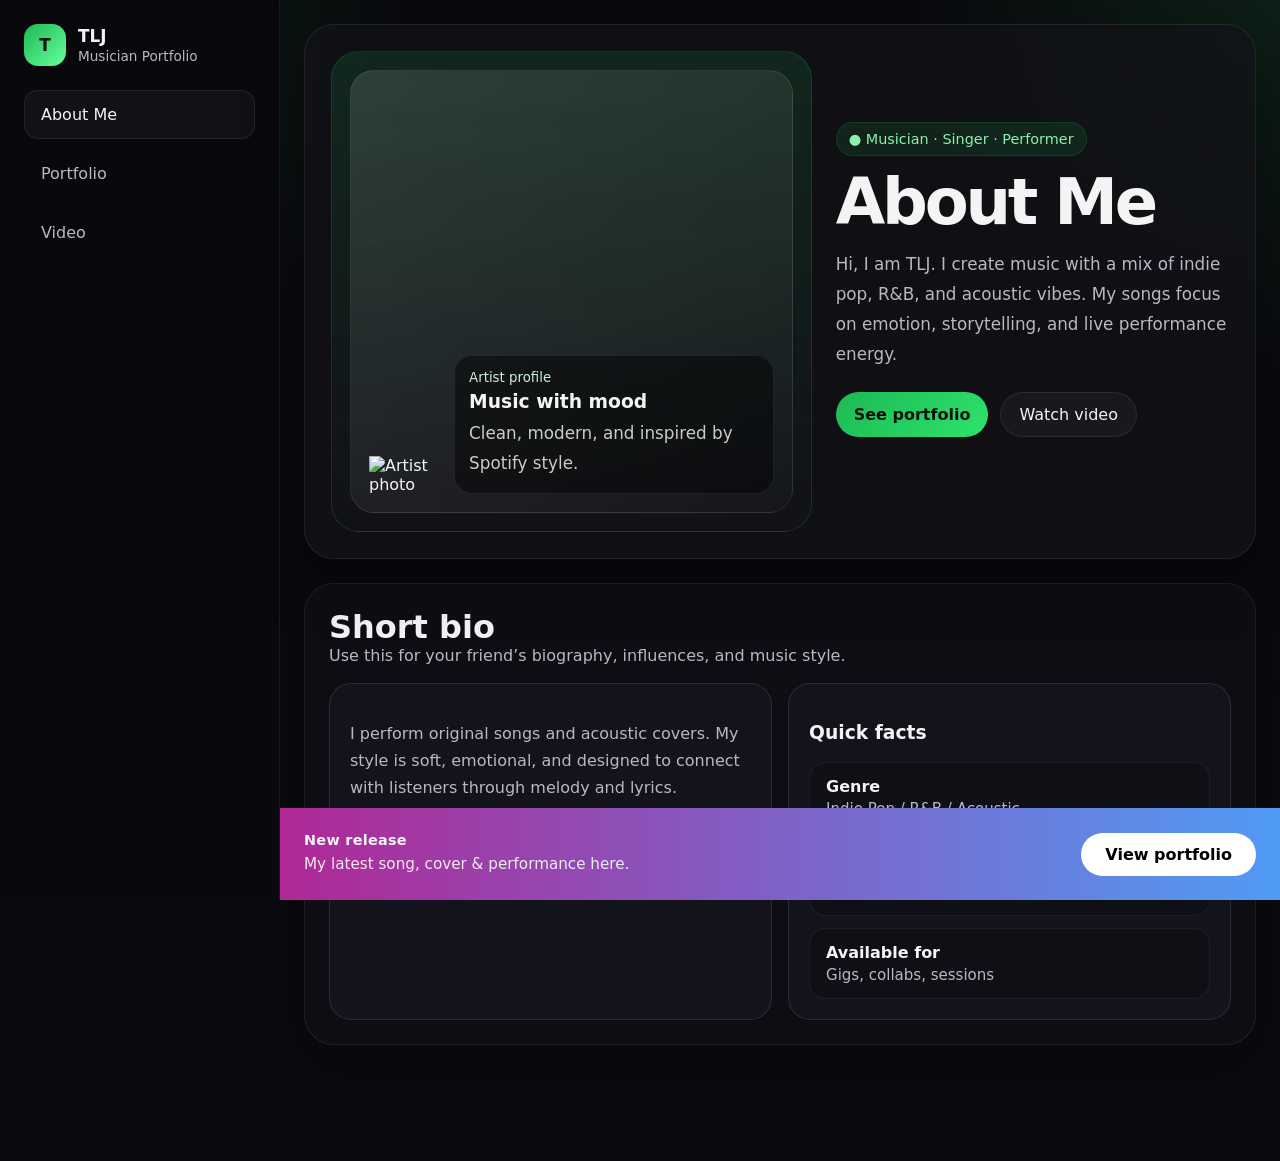
==== index.html @ 0288330e "First Version" ====
<!DOCTYPE html>
<html lang="en">
<head>
  <meta charset="UTF-8" />
  <meta name="viewport" content="width=device-width, initial-scale=1.0" />
  <title>TLJ | About Me</title>
  <link rel="stylesheet" href="css/style.css" />
</head>
<body data-page="about">
  <div class="layout">
    <div id="sidebar-slot"></div>

    <main class="content">
      <div class="topbar">
        <button class="menu-btn" id="menuBtn">☰</button>
        <h1>Echo Bloom</h1>
      </div>

      <section class="hero">
        <div class="hero-grid">
          <div class="player-card">
            <div class="album-art">
              <img src="images/anya(2).jpg" alt="Artist photo">
              
              <div class="track-meta">
                <small>Artist profile</small>
                <h3>Music with mood</h3>
                <p>Clean, modern, and inspired by Spotify style.</p>
              </div>
            </div>
          </div>
          <div>
            <div class="eyebrow">● Musician · Singer · Performer</div>
            <h1>About Me</h1>
            <p>
              Hi, I am TLJ. I create music with a mix of indie pop, R&B, and acoustic vibes.
              My songs focus on emotion, storytelling, and live performance energy.
            </p>
            <div class="hero-actions">
              <a class="btn btn-primary" href="portfolio.html">See portfolio</a>
              <a class="btn btn-ghost" href="video.html">Watch video</a>
            </div>
          </div>
        </div>
      </section>

      <section class="section">
        <div class="section-head">
          <div>
            <h2>Short bio</h2>
            <p>Use this for your friend’s biography, influences, and music style.</p>
          </div>
        </div>

        <div class="split">
          <div class="bio-box">
            <p>
              I perform original songs and acoustic covers. My style is soft, emotional, and
              designed to connect with listeners through melody and lyrics.
            </p>
            <p>
              I am available for live shows, collaborations, studio sessions, and private events.
            </p>
          </div>

          <div class="show-box">
            <h3>Quick facts</h3>
            <div class="list">
              <div class="list-item">
                <div>
                  <strong>Genre</strong>
                  <span>Indie Pop / R&B / Acoustic</span>
                </div>
              </div>
              <div class="list-item">
                <div>
                  <strong>Base</strong>
                  <span>Malaysia</span>
                </div>
              </div>
              <div class="list-item">
                <div>
                  <strong>Available for</strong>
                  <span>Gigs, collabs, sessions</span>
                </div>
              </div>
            </div>
          </div>
        </div>
      </section>
    </main>
  </div>
  <div class="mobile-overlay" id="overlay"></div>
  <div id="footer-slot"></div>
  <script src="js/script.js"></script>
</body>
</html>
---- css/style.css ----
:root {
  --bg: #0b0b0f;
  --panel: #121218;
  --panel-2: #17171f;
  --text: #f4f4f5;
  --muted: #b8b8c2;
  --line: rgba(255,255,255,.08);
  --green: #1db954;
  --green-2: #2de36d;
  --shadow: 0 20px 60px rgba(0,0,0,.35);
  --radius: 24px;
  --radius-sm: 16px;
  --sidebar-width: 280px;
  --footer-height: 92px;
}

* { box-sizing: border-box; }

html { scroll-behavior: smooth; }

body {
  margin: 0;
  overflow-x: hidden;
  font-family: Inter, ui-sans-serif, system-ui, -apple-system, BlinkMacSystemFont, "Segoe UI", sans-serif;
  background:
    radial-gradient(circle at top left, rgba(29,185,84,.18), transparent 24%),
    radial-gradient(circle at top right, rgba(45,227,109,.10), transparent 22%),
    linear-gradient(180deg, #09090d 0%, #0b0b0f 100%);
  color: var(--text);
  min-height: 100vh;
  /* background: #0b0b0f;
  color: #f4f4f5; */
}

a { color: inherit; text-decoration: none; }
img { max-width: 100%; display: block; }

.layout {
  display: grid;
  grid-template-columns: var(--sidebar-width) minmax(0, 1fr);
  min-height: 100vh;
  align-items: start;
}

#sidebar-slot {
  width: 280px;
}

.sidebar {
  position: sticky;
  top: 0;
  width: 280px;
  height: 100vh;
  background: rgba(10, 10, 14, 0.98);
  border-right: 1px solid rgba(255,255,255,.08);
  padding: 24px;
  display: flex;
  flex-direction: column;
  gap: 24px;
}

.brand {
  display: flex;
  align-items: center;
  gap: 12px;
  font-weight: 800;
  font-size: 1.05rem;
}

.brand-badge {
  width: 42px;
  height: 42px;
  border-radius: 14px;
  background: linear-gradient(135deg, var(--green), #66ff9d);
  display: grid;
  place-items: center;
  color: #06130a;
  font-weight: 900;
}

.brand-sub {
  font-size: .85rem;
  color: var(--muted);
  font-weight: 500;
  margin-top: 2px;
}

.nav {
  display: grid;
  gap: 10px;
}

.nav a {
  padding: 14px 16px;
  border-radius: 14px;
  color: var(--muted);
  border: 1px solid transparent;
  transition: .2s ease;
}

.nav a:hover,
.nav a.active {
  color: var(--text);
  background: rgba(255,255,255,.04);
  border-color: var(--line);
}

/* spotify-like bottom footer */
.spotify-footer {
  position: fixed;
  bottom: 0;
  left: var(--sidebar-width);
  width: calc(100% - var(--sidebar-width));
  height: var(--footer-height);
  background: linear-gradient(90deg, #af2896 0%, #509bf5 100%);
  display: flex;
  align-items: center;
  justify-content: space-between;
  gap: 20px;
  padding: 14px 24px;
  z-index: 50;
  box-sizing: border-box;
}

.spotify-footer__left {
  min-width: 0;
}

.spotify-footer__title {
  font-size: 0.9rem;
  font-weight: 700;
  margin-bottom: 6px;
  letter-spacing: 0.02em;
}

.spotify-footer__text {
  font-size: 0.95rem;
  line-height: 1.4;
  opacity: 0.95;
  max-width: 900px;
}

.spotify-footer__btn {
  display: inline-flex;
  align-items: center;
  justify-content: center;
  background: #ffffff;
  color: #000;
  text-decoration: none;
  font-weight: 700;
  border-radius: 999px;
  padding: 12px 24px;
  white-space: nowrap;
}

.spotify-footer__btn:hover {
  transform: scale(1.02);
}

.btn {
  display: inline-flex;
  align-items: center;
  justify-content: center;
  gap: 10px;
  border: 0;
  border-radius: 999px;
  padding: 12px 18px;
  cursor: pointer;
  transition: .2s ease;
  white-space: nowrap;
}

.btn-primary {
  background: linear-gradient(135deg, var(--green), var(--green-2));
  color: #07130a;
  font-weight: 800;
}

.btn-ghost {
  background: rgba(255,255,255,.04);
  color: var(--text);
  border: 1px solid var(--line);
}

.content {
  min-width: 0;
  padding: 24px;
  padding-bottom: calc(var(--footer-height) + 24px);
}

.topbar {
  display: none;
  align-items: center;
  justify-content: space-between;
  gap: 16px;
  margin-bottom: 18px;
}

.menu-btn {
  width: 48px;
  height: 48px;
  border-radius: 14px;
  border: 1px solid var(--line);
  background: rgba(255,255,255,.04);
  color: var(--text);
  display: grid;
  place-items: center;
  cursor: pointer;
}

.hero, .section {
  background: rgba(18,18,24,.72);
  border: 1px solid var(--line);
  border-radius: calc(var(--radius) + 6px);
  box-shadow: var(--shadow);
}

.hero {
  padding: 26px;
  overflow: hidden;
  position: relative;
}

.hero-grid {
  display: grid;
  grid-template-columns: 1.1fr .9fr;
  gap: 24px;
  align-items: center;
}

.eyebrow {
  display: inline-flex;
  align-items: center;
  gap: 8px;
  padding: 8px 12px;
  border-radius: 999px;
  background: rgba(29,185,84,.12);
  color: #8ef0b0;
  border: 1px solid rgba(29,185,84,.18);
  font-size: .9rem;
  margin-bottom: 16px;
}

.hero h1 {
  font-size: clamp(2.2rem, 5vw, 4.6rem);
  line-height: .95;
  margin: 0 0 16px;
  letter-spacing: -.05em;
}

.hero p {
  margin: 0 0 22px;
  color: var(--muted);
  font-size: 1.05rem;
  line-height: 1.8;
  max-width: 58ch;
}

.hero-actions {
  display: flex;
  flex-wrap: wrap;
  gap: 12px;
  margin-bottom: 24px;
}

.section {
  margin-top: 24px;
  background: rgba(14, 14, 20, 0.96);
  border: 1px solid var(--line);
  border-radius: calc(var(--radius) + 6px);
  box-shadow: var(--shadow);
  padding: 24px;
}

.section-head {
  display: flex;
  align-items: end;
  justify-content: space-between;
  gap: 12px;
  margin-bottom: 18px;
  flex-wrap: wrap;
  text-align: left;
}

.section-head h2 {
  margin: 0;
  font-size: clamp(1.4rem, 2.8vw, 2rem);
}

.section-head p {
  margin: 0;
  color: var(--muted);
  max-width: 60ch;
}

.video-wrap {
  max-width: 760px;
  margin: 0 auto;
}

.video-frame {
  position: relative;
  width: 100%;
  padding-top: 56.25%; /* 16:9 */
  border-radius: 20px;
  overflow: hidden;
  border: 1px solid rgba(255,255,255,.08);
  background: #000;
  box-shadow: 0 20px 50px rgba(0,0,0,0.45);
}

.video-frame iframe {
  position: absolute;
  inset: 0;
  width: 100%;
  height: 100%;
  border: 0;
}

.video-description {
  margin-top: 16px;
  text-align: left;
  background: rgba(20, 20, 28, 0.98);
  border: 1px solid rgba(255,255,255,.10);
  border-radius: 18px;
  padding: 18px 20px;
}

.video-description h3 {
  margin: 0 0 8px;
  font-size: 1.1rem;
}

.video-description p {
  margin: 0;
  color: var(--muted);
  line-height: 1.7;
}

.cards {
  display: grid;
  grid-template-columns: repeat(3, minmax(0, 1fr));
  gap: 16px;
}

.card {
  background: rgba(20, 20, 28, 0.98);
  border: 1px solid rgba(255,255,255,.10);
  border-radius: 22px;
  overflow: hidden;
  transition: .2s ease;
}

.card:hover { transform: translateY(-3px); }

.card img {
  width: 100%;
  height: 210px;
  object-fit: cover;
}

.card-body { padding: 18px; }

.tag {
  display: inline-flex;
  padding: 7px 10px;
  border-radius: 999px;
  background: rgba(29,185,84,.12);
  color: #94ecb0;
  border: 1px solid rgba(29,185,84,.16);
  font-size: .82rem;
  margin-bottom: 12px;
}

.card h3 { margin: 0 0 10px; }
.card p, .bio-box p, .show-box p { color: var(--muted); line-height: 1.7; }

.split {
  display: grid;
  grid-template-columns: 1fr 1fr;
  gap: 16px;
}

.bio-box, .show-box {
  background: rgba(20, 20, 28, 0.98);
  border: 1px solid rgba(255,255,255,.10);
  border-radius: 22px;
  padding: 20px;
}

.list {
  display: grid;
  gap: 12px;
  margin-top: 14px;
}

.list-item {
  display: flex;
  align-items: center;
  justify-content: space-between;
  gap: 16px;
  padding: 14px 16px;
  border-radius: 16px;
  background: rgba(0,0,0,.18);
  border: 1px solid rgba(255,255,255,.06);
}

.list-item strong {
  display: block;
  margin-bottom: 3px;
}

.list-item span {
  color: var(--muted);
  font-size: .94rem;
}

.player-card {
  background: linear-gradient(180deg, rgba(29,185,84,.14), rgba(18,18,24,.95));
  border: 1px solid rgba(29,185,84,.20);
  border-radius: 28px;
  padding: 18px;
  overflow: hidden;
}

.album-art {
  aspect-ratio: 1 / 1;
  border-radius: 24px;
  background:
    linear-gradient(145deg, rgba(255,255,255,.12), rgba(255,255,255,.02)),
    url('https://images.unsplash.com/photo-1516280440614-37939bbacd81?auto=format&fit=crop&w=1200&q=80') center/cover;
  border: 1px solid rgba(255,255,255,.08);
  display: flex;
  align-items: end;
  padding: 18px;
  min-height: 320px;
}

/* index image */
.about-art {
  background:
    linear-gradient(145deg, rgba(255,255,255,.12), rgba(255,255,255,.02)),
    url('https://images.unsplash.com/photo-1487180144351-b8472da7d491?auto=format&fit=crop&w=1200&q=80') center/cover;
    /* url('') center/cover; */
}

.track-meta {
  background: rgba(0,0,0,.45);
  backdrop-filter: blur(14px);
  border: 1px solid rgba(255,255,255,.08);
  border-radius: 18px;
  padding: 14px;
  width: 100%;
}

.track-meta small { color: #cdeed8; display: block; margin-bottom: 6px; }
.track-meta h3 { margin: 0 0 6px; }
.track-meta p { margin: 0; color: rgba(255,255,255,.78); }

.video-frame {
  position: relative;
  padding-top: 56.25%;
  border-radius: 20px;
  overflow: hidden;
  border: 1px solid var(--line);
  background: #000;
  margin: 0 auto; 
}

.video-frame iframe {
  position: absolute;
  inset: 0;
  width: 100%;
  height: 100%;
  border: 0;
}

.mobile-overlay {
  display: none;
  position: fixed;
  inset: 0;
  background: rgba(0,0,0,.5);
  z-index: 19;
}

@media (max-width: 1060px) {
  .layout { 
    grid-template-columns: 1fr; 
  }

  .sidebar {
    position: fixed;
    left: 0;
    top: 0;
    z-index: 20;
    width: 290px;
    transform: translateX(-110%);
    transition: transform .25s ease;
  }

  .sidebar.open { 
    transform: translateX(0); 
  }

  .mobile-overlay.show { 
    display: block; 
  }

  .topbar { 
    display: flex; 
  }

  .hero-grid, .cards, .split { 
    grid-template-columns: 1fr; 
  }

  .content { 
    padding: 18px; 
    padding-bottom: calc(var(--footer-height) + 24px);
  }

  .spotify-footer {
    left: 0;
    width: 100%;
    height: auto;
    min-height: var(--footer-height);
    flex-direction: column;
    align-items: flex-start;
    justify-content: center;
  }
}

@media (max-width: 720px) {
  .hero { padding: 20px; }
  .section { padding: 18px; }
  .cards { grid-template-columns: 1fr; }
  .hero h1 { line-height: 1.02; }
  .card img { height: 190px; }
}
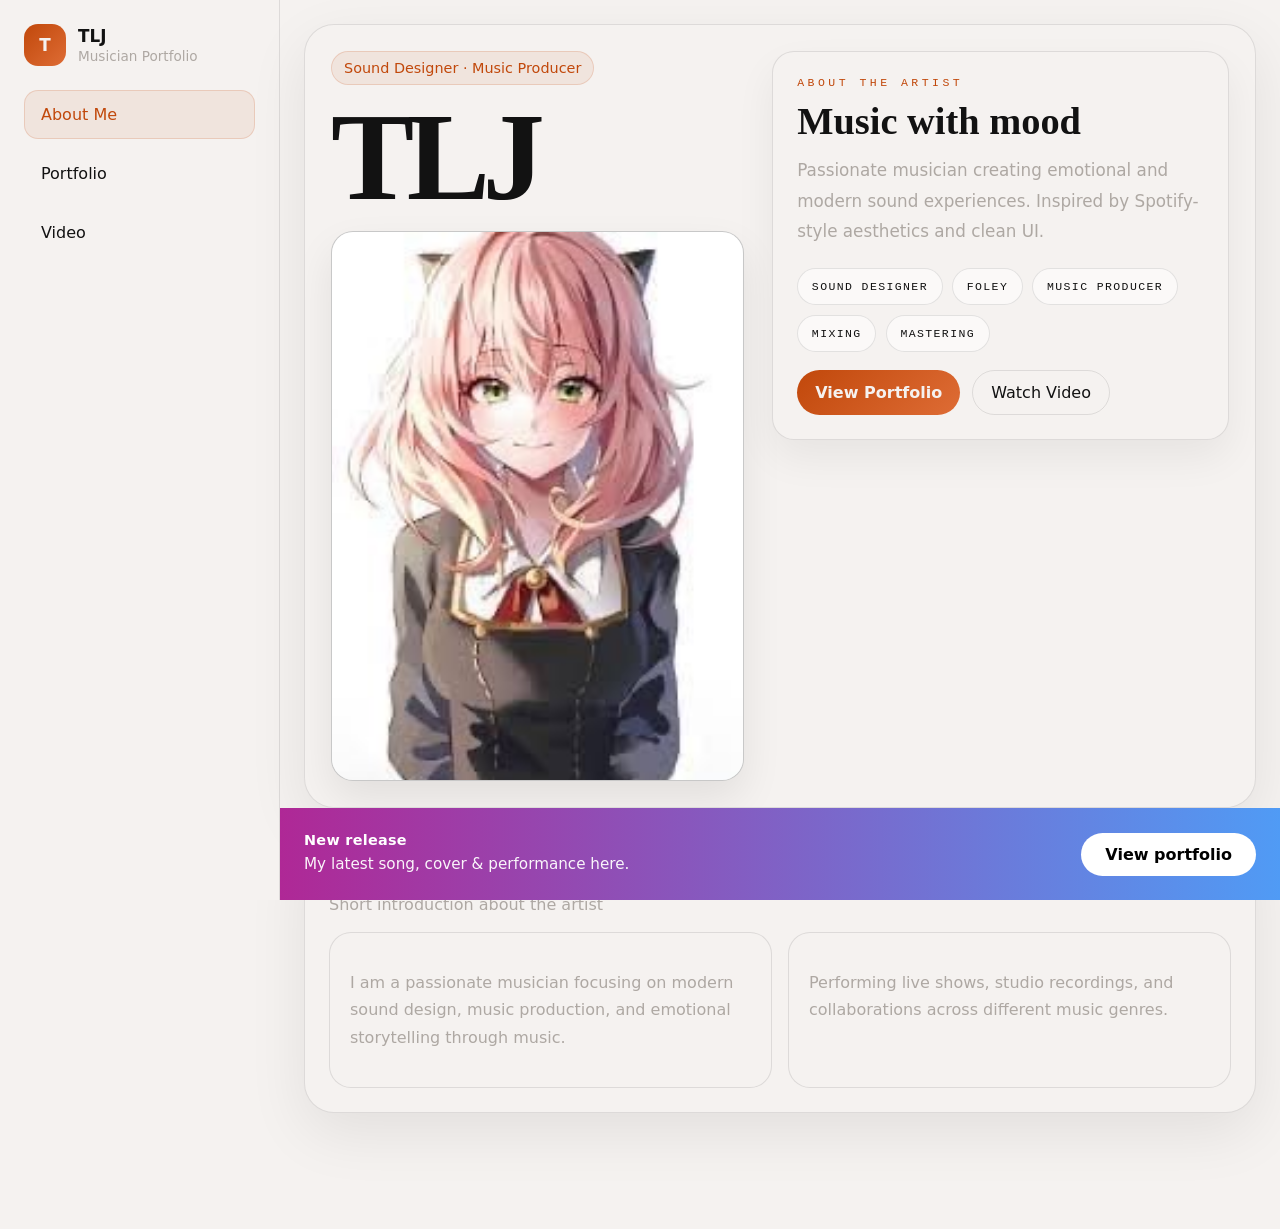
==== commit b5d17919: "v1.1" ====
--- a/index.html
+++ b/index.html
@@ -1,97 +1,106 @@
 <!DOCTYPE html>
 <html lang="en">
 <head>
-  <meta charset="UTF-8" />
-  <meta name="viewport" content="width=device-width, initial-scale=1.0" />
-  <title>TLJ | About Me</title>
-  <link rel="stylesheet" href="css/style.css" />
+  <meta charset="UTF-8">
+  <title>Music Portfolio - Home</title>
+  <meta name="viewport" content="width=device-width, initial-scale=1.0">
+
+  <!-- CSS -->
+  <link rel="stylesheet" href="css/style.css">
+  <link rel="stylesheet" href="css/index.css">
 </head>
 <body data-page="about">
-  <div class="layout">
-    <div id="sidebar-slot"></div>
 
-    <main class="content">
-      <div class="topbar">
-        <button class="menu-btn" id="menuBtn">☰</button>
-        <h1>Echo Bloom</h1>
+<div class="layout">
+  <!-- Sidebar -->
+  <div id="sidebar-slot"></div>
+
+  <!-- Content -->
+  <main class="content">
+
+    <!-- Mobile Topbar -->
+    <div class="topbar">
+      <button class="menu-btn" onclick="toggleSidebar()">☰</button>
+      <strong>Home</strong>
+    </div>
+
+    <!-- HERO -->
+  <section class="hero">
+    <div class="hero-grid hero-home">
+
+      <div class="hero-left">
+        <div class="eyebrow">Sound Designer · Music Producer</div>
+
+        <h1>TLJ</h1>
+
+        <div class="hero-portrait">
+          <img src="image/anya(2).jpg" alt="TLJ portrait">
+        </div>
       </div>
 
-      <section class="hero">
-        <div class="hero-grid">
-          <div class="player-card">
-            <div class="album-art">
-              <img src="images/anya(2).jpg" alt="Artist photo">
-              
-              <div class="track-meta">
-                <small>Artist profile</small>
-                <h3>Music with mood</h3>
-                <p>Clean, modern, and inspired by Spotify style.</p>
-              </div>
-            </div>
+      <div class="hero-right">
+        <div class="hero-bio">
+          <div class="hero-bio__kicker">About the artist</div>
+          <h2>Music with mood</h2>
+
+          <p class="hero-bio__text">
+            Passionate musician creating emotional and modern sound experiences.
+            Inspired by Spotify-style aesthetics and clean UI.
+          </p>
+
+          <div class="skills">
+            <span>Sound Designer</span>
+            <span>Foley</span>
+            <span>Music Producer</span>
+            <span>Mixing</span>
+            <span>Mastering</span>
           </div>
-          <div>
-            <div class="eyebrow">● Musician · Singer · Performer</div>
-            <h1>About Me</h1>
-            <p>
-              Hi, I am TLJ. I create music with a mix of indie pop, R&B, and acoustic vibes.
-              My songs focus on emotion, storytelling, and live performance energy.
-            </p>
-            <div class="hero-actions">
-              <a class="btn btn-primary" href="portfolio.html">See portfolio</a>
-              <a class="btn btn-ghost" href="video.html">Watch video</a>
-            </div>
+
+          <div class="hero-actions">
+            <a href="portfolio.html" class="btn btn-primary">View Portfolio</a>
+            <a href="video.html" class="btn btn-ghost">Watch Video</a>
           </div>
         </div>
-      </section>
+      </div>
 
-      <section class="section">
-        <div class="section-head">
-          <div>
-            <h2>Short bio</h2>
-            <p>Use this for your friend’s biography, influences, and music style.</p>
-          </div>
+    </div>
+  </section>
+
+    <!-- ABOUT SECTION -->
+    <section class="section">
+      <div class="section-head">
+        <div>
+          <h2>About Me</h2>
+          <p>Short introduction about the artist</p>
+        </div>
+      </div>
+
+      <div class="split">
+        <div class="bio-box">
+          <p>
+            I am a passionate musician focusing on modern sound design,
+            music production, and emotional storytelling through music.
+          </p>
         </div>
 
-        <div class="split">
-          <div class="bio-box">
-            <p>
-              I perform original songs and acoustic covers. My style is soft, emotional, and
-              designed to connect with listeners through melody and lyrics.
-            </p>
-            <p>
-              I am available for live shows, collaborations, studio sessions, and private events.
-            </p>
-          </div>
+        <div class="show-box">
+          <p>
+            Performing live shows, studio recordings, and collaborations
+            across different music genres.
+          </p>
+        </div>
+      </div>
+    </section>
 
-          <div class="show-box">
-            <h3>Quick facts</h3>
-            <div class="list">
-              <div class="list-item">
-                <div>
-                  <strong>Genre</strong>
-                  <span>Indie Pop / R&B / Acoustic</span>
-                </div>
-              </div>
-              <div class="list-item">
-                <div>
-                  <strong>Base</strong>
-                  <span>Malaysia</span>
-                </div>
-              </div>
-              <div class="list-item">
-                <div>
-                  <strong>Available for</strong>
-                  <span>Gigs, collabs, sessions</span>
-                </div>
-              </div>
-            </div>
-          </div>
-        </div>
-      </section>
-    </main>
-  </div>
-  <div class="mobile-overlay" id="overlay"></div>
-  <div id="footer-slot"></div>
-  <script src="js/script.js"></script>
+  </main>
+</div>
+
+<!-- Footer -->
+<div id="footer-slot"></div>
+
+<!-- Mobile Overlay -->
+<div class="mobile-overlay" onclick="toggleSidebar()"></div>
+
+<script src="js/script.js"></script>
 </body>
 </html>
--- a/css/style.css
+++ b/css/style.css
@@ -1,39 +1,63 @@
 :root {
-  --bg: #0b0b0f;
-  --panel: #121218;
-  --panel-2: #17171f;
-  --text: #f4f4f5;
-  --muted: #b8b8c2;
-  --line: rgba(255,255,255,.08);
+  --bg: #F5F2F0;
+  --panel: #F5F2F0;
+  --panel-2: #F5F2F0;
+  --text: #121212;
+  --muted: #AEA8A3;
+  --line: rgba(18, 18, 18, 0.10);
   --green: #1db954;
   --green-2: #2de36d;
-  --shadow: 0 20px 60px rgba(0,0,0,.35);
+  --shadow: 0 20px 60px rgba(18, 18, 18, 0.08);
   --radius: 24px;
   --radius-sm: 16px;
   --sidebar-width: 280px;
   --footer-height: 92px;
-}
-
-* { box-sizing: border-box; }
-
-html { scroll-behavior: smooth; }
+
+  --background: #F5F2F0;
+  --foreground: #121212;
+  --card: #F5F2F0;
+  --card-foreground: #121212;
+  --popover: #F5F2F0;
+  --popover-foreground: #121212;
+  --primary: #C1480B;
+  --primary-foreground: #F5F2F0;
+  --secondary: #AEA8A3;
+  --secondary-foreground: #121212;
+  --border: rgba(18, 18, 18, 0.10);
+  --input: rgba(18, 18, 18, 0.10);
+  --ring: #C1480B;
+
+  --font-display: "Playfair Display", Georgia, serif;
+  --font-body: "Inter", system-ui, sans-serif;
+  --font-mono: "JetBrains Mono", monospace;
+}
+
+* {
+  box-sizing: border-box;
+}
+
+html {
+  scroll-behavior: smooth;
+}
 
 body {
   margin: 0;
   overflow-x: hidden;
-  font-family: Inter, ui-sans-serif, system-ui, -apple-system, BlinkMacSystemFont, "Segoe UI", sans-serif;
-  background:
-    radial-gradient(circle at top left, rgba(29,185,84,.18), transparent 24%),
-    radial-gradient(circle at top right, rgba(45,227,109,.10), transparent 22%),
-    linear-gradient(180deg, #09090d 0%, #0b0b0f 100%);
-  color: var(--text);
+  font-family: var(--font-body);
+  background: var(--background);
+  color: var(--foreground);
   min-height: 100vh;
-  /* background: #0b0b0f;
-  color: #f4f4f5; */
-}
-
-a { color: inherit; text-decoration: none; }
-img { max-width: 100%; display: block; }
+}
+
+a {
+  color: inherit;
+  text-decoration: none;
+}
+
+img {
+  max-width: 100%;
+  display: block;
+}
 
 .layout {
   display: grid;
@@ -43,16 +67,16 @@
 }
 
 #sidebar-slot {
-  width: 280px;
+  width: var(--sidebar-width);
 }
 
 .sidebar {
   position: sticky;
   top: 0;
-  width: 280px;
+  width: var(--sidebar-width);
   height: 100vh;
-  background: rgba(10, 10, 14, 0.98);
-  border-right: 1px solid rgba(255,255,255,.08);
+  background: var(--card);
+  border-right: 1px solid var(--border);
   padding: 24px;
   display: flex;
   flex-direction: column;
@@ -65,21 +89,22 @@
   gap: 12px;
   font-weight: 800;
   font-size: 1.05rem;
+  color: var(--foreground);
 }
 
 .brand-badge {
   width: 42px;
   height: 42px;
   border-radius: 14px;
-  background: linear-gradient(135deg, var(--green), #66ff9d);
+  background: linear-gradient(135deg, var(--primary), #de6c35);
   display: grid;
   place-items: center;
-  color: #06130a;
+  color: var(--primary-foreground);
   font-weight: 900;
 }
 
 .brand-sub {
-  font-size: .85rem;
+  font-size: 0.85rem;
   color: var(--muted);
   font-weight: 500;
   margin-top: 2px;
@@ -93,19 +118,18 @@
 .nav a {
   padding: 14px 16px;
   border-radius: 14px;
-  color: var(--muted);
+  color: var(--secondary-foreground);
   border: 1px solid transparent;
-  transition: .2s ease;
+  transition: 0.2s ease;
 }
 
 .nav a:hover,
 .nav a.active {
-  color: var(--text);
-  background: rgba(255,255,255,.04);
-  border-color: var(--line);
-}
-
-/* spotify-like bottom footer */
+  color: var(--primary);
+  background: rgba(193, 72, 11, 0.08);
+  border-color: rgba(193, 72, 11, 0.16);
+}
+
 .spotify-footer {
   position: fixed;
   bottom: 0;
@@ -131,6 +155,7 @@
   font-weight: 700;
   margin-bottom: 6px;
   letter-spacing: 0.02em;
+  color: #fff;
 }
 
 .spotify-footer__text {
@@ -138,6 +163,7 @@
   line-height: 1.4;
   opacity: 0.95;
   max-width: 900px;
+  color: #fff;
 }
 
 .spotify-footer__btn {
@@ -151,6 +177,7 @@
   border-radius: 999px;
   padding: 12px 24px;
   white-space: nowrap;
+  transition: transform 0.2s ease;
 }
 
 .spotify-footer__btn:hover {
@@ -166,20 +193,29 @@
   border-radius: 999px;
   padding: 12px 18px;
   cursor: pointer;
-  transition: .2s ease;
+  transition: 0.2s ease;
   white-space: nowrap;
 }
 
 .btn-primary {
-  background: linear-gradient(135deg, var(--green), var(--green-2));
-  color: #07130a;
+  background: linear-gradient(135deg, var(--primary), #de6c35);
+  color: var(--primary-foreground);
   font-weight: 800;
 }
 
+.btn-primary:hover {
+  transform: translateY(-1px);
+}
+
 .btn-ghost {
-  background: rgba(255,255,255,.04);
-  color: var(--text);
-  border: 1px solid var(--line);
+  background: transparent;
+  color: var(--foreground);
+  border: 1px solid var(--border);
+}
+
+.btn-ghost:hover {
+  border-color: rgba(193, 72, 11, 0.30);
+  color: var(--primary);
 }
 
 .content {
@@ -200,17 +236,18 @@
   width: 48px;
   height: 48px;
   border-radius: 14px;
-  border: 1px solid var(--line);
-  background: rgba(255,255,255,.04);
-  color: var(--text);
+  border: 1px solid var(--border);
+  background: #ffffff;
+  color: var(--foreground);
   display: grid;
   place-items: center;
   cursor: pointer;
 }
 
-.hero, .section {
-  background: rgba(18,18,24,.72);
-  border: 1px solid var(--line);
+.hero,
+.section {
+  background: var(--card);
+  border: 1px solid var(--border);
   border-radius: calc(var(--radius) + 6px);
   box-shadow: var(--shadow);
 }
@@ -223,7 +260,7 @@
 
 .hero-grid {
   display: grid;
-  grid-template-columns: 1.1fr .9fr;
+  grid-template-columns: 1.1fr 0.9fr;
   gap: 24px;
   align-items: center;
 }
@@ -234,18 +271,19 @@
   gap: 8px;
   padding: 8px 12px;
   border-radius: 999px;
-  background: rgba(29,185,84,.12);
-  color: #8ef0b0;
-  border: 1px solid rgba(29,185,84,.18);
-  font-size: .9rem;
+  background: rgba(193, 72, 11, 0.08);
+  color: var(--primary);
+  border: 1px solid rgba(193, 72, 11, 0.16);
+  font-size: 0.9rem;
   margin-bottom: 16px;
 }
 
 .hero h1 {
   font-size: clamp(2.2rem, 5vw, 4.6rem);
-  line-height: .95;
+  line-height: 0.95;
   margin: 0 0 16px;
-  letter-spacing: -.05em;
+  letter-spacing: -0.05em;
+  color: var(--foreground);
 }
 
 .hero p {
@@ -265,8 +303,8 @@
 
 .section {
   margin-top: 24px;
-  background: rgba(14, 14, 20, 0.96);
-  border: 1px solid var(--line);
+  background: var(--card);
+  border: 1px solid var(--border);
   border-radius: calc(var(--radius) + 6px);
   box-shadow: var(--shadow);
   padding: 24px;
@@ -285,6 +323,7 @@
 .section-head h2 {
   margin: 0;
   font-size: clamp(1.4rem, 2.8vw, 2rem);
+  color: var(--foreground);
 }
 
 .section-head p {
@@ -301,12 +340,12 @@
 .video-frame {
   position: relative;
   width: 100%;
-  padding-top: 56.25%; /* 16:9 */
+  padding-top: 56.25%;
   border-radius: 20px;
   overflow: hidden;
-  border: 1px solid rgba(255,255,255,.08);
-  background: #000;
-  box-shadow: 0 20px 50px rgba(0,0,0,0.45);
+  border: 1px solid var(--border);
+  background: #f5f2f0;
+  box-shadow: 0 20px 50px rgba(18, 18, 18, 0.08);
 }
 
 .video-frame iframe {
@@ -320,15 +359,17 @@
 .video-description {
   margin-top: 16px;
   text-align: left;
-  background: rgba(20, 20, 28, 0.98);
-  border: 1px solid rgba(255,255,255,.10);
+  background: var(--card);
+  border: 1px solid var(--border);
   border-radius: 18px;
   padding: 18px 20px;
+  color: var(--foreground);
 }
 
 .video-description h3 {
   margin: 0 0 8px;
   font-size: 1.1rem;
+  color: var(--foreground);
 }
 
 .video-description p {
@@ -344,14 +385,17 @@
 }
 
 .card {
-  background: rgba(20, 20, 28, 0.98);
-  border: 1px solid rgba(255,255,255,.10);
+  background: var(--card);
+  border: 1px solid var(--border);
   border-radius: 22px;
   overflow: hidden;
-  transition: .2s ease;
-}
-
-.card:hover { transform: translateY(-3px); }
+  transition: 0.2s ease;
+  color: var(--foreground);
+}
+
+.card:hover {
+  transform: translateY(-3px);
+}
 
 .card img {
   width: 100%;
@@ -359,21 +403,32 @@
   object-fit: cover;
 }
 
-.card-body { padding: 18px; }
+.card-body {
+  padding: 18px;
+}
 
 .tag {
   display: inline-flex;
   padding: 7px 10px;
   border-radius: 999px;
-  background: rgba(29,185,84,.12);
-  color: #94ecb0;
-  border: 1px solid rgba(29,185,84,.16);
-  font-size: .82rem;
+  background: rgba(193, 72, 11, 0.08);
+  color: var(--primary);
+  border: 1px solid rgba(193, 72, 11, 0.16);
+  font-size: 0.82rem;
   margin-bottom: 12px;
 }
 
-.card h3 { margin: 0 0 10px; }
-.card p, .bio-box p, .show-box p { color: var(--muted); line-height: 1.7; }
+.card h3 {
+  margin: 0 0 10px;
+  color: var(--foreground);
+}
+
+.card p,
+.bio-box p,
+.show-box p {
+  color: var(--muted);
+  line-height: 1.7;
+}
 
 .split {
   display: grid;
@@ -381,11 +436,13 @@
   gap: 16px;
 }
 
-.bio-box, .show-box {
-  background: rgba(20, 20, 28, 0.98);
-  border: 1px solid rgba(255,255,255,.10);
+.bio-box,
+.show-box {
+  background: var(--card);
+  border: 1px solid var(--border);
   border-radius: 22px;
   padding: 20px;
+  color: var(--foreground);
 }
 
 .list {
@@ -401,23 +458,24 @@
   gap: 16px;
   padding: 14px 16px;
   border-radius: 16px;
-  background: rgba(0,0,0,.18);
-  border: 1px solid rgba(255,255,255,.06);
+  background: rgba(255, 255, 255, 0.50);
+  border: 1px solid rgba(18, 18, 18, 0.06);
 }
 
 .list-item strong {
   display: block;
   margin-bottom: 3px;
+  color: var(--foreground);
 }
 
 .list-item span {
   color: var(--muted);
-  font-size: .94rem;
+  font-size: 0.94rem;
 }
 
 .player-card {
-  background: linear-gradient(180deg, rgba(29,185,84,.14), rgba(18,18,24,.95));
-  border: 1px solid rgba(29,185,84,.20);
+  background: var(--card);
+  border: 1px solid var(--border);
   border-radius: 28px;
   padding: 18px;
   overflow: hidden;
@@ -427,65 +485,59 @@
   aspect-ratio: 1 / 1;
   border-radius: 24px;
   background:
-    linear-gradient(145deg, rgba(255,255,255,.12), rgba(255,255,255,.02)),
+    linear-gradient(145deg, rgba(255, 255, 255, 0.20), rgba(255, 255, 255, 0.05)),
     url('https://images.unsplash.com/photo-1516280440614-37939bbacd81?auto=format&fit=crop&w=1200&q=80') center/cover;
-  border: 1px solid rgba(255,255,255,.08);
+  border: 1px solid var(--border);
   display: flex;
   align-items: end;
   padding: 18px;
   min-height: 320px;
 }
 
-/* index image */
 .about-art {
   background:
-    linear-gradient(145deg, rgba(255,255,255,.12), rgba(255,255,255,.02)),
+    linear-gradient(145deg, rgba(255, 255, 255, 0.20), rgba(255, 255, 255, 0.05)),
     url('https://images.unsplash.com/photo-1487180144351-b8472da7d491?auto=format&fit=crop&w=1200&q=80') center/cover;
-    /* url('') center/cover; */
 }
 
 .track-meta {
-  background: rgba(0,0,0,.45);
+  background: rgba(245, 242, 240, 0.88);
   backdrop-filter: blur(14px);
-  border: 1px solid rgba(255,255,255,.08);
+  border: 1px solid var(--border);
   border-radius: 18px;
   padding: 14px;
   width: 100%;
-}
-
-.track-meta small { color: #cdeed8; display: block; margin-bottom: 6px; }
-.track-meta h3 { margin: 0 0 6px; }
-.track-meta p { margin: 0; color: rgba(255,255,255,.78); }
-
-.video-frame {
-  position: relative;
-  padding-top: 56.25%;
-  border-radius: 20px;
-  overflow: hidden;
-  border: 1px solid var(--line);
-  background: #000;
-  margin: 0 auto; 
-}
-
-.video-frame iframe {
-  position: absolute;
-  inset: 0;
-  width: 100%;
-  height: 100%;
-  border: 0;
+  color: var(--foreground);
+}
+
+.track-meta small {
+  color: var(--primary);
+  display: block;
+  margin-bottom: 6px;
+  font-weight: 700;
+}
+
+.track-meta h3 {
+  margin: 0 0 6px;
+  color: var(--foreground);
+}
+
+.track-meta p {
+  margin: 0;
+  color: var(--muted);
 }
 
 .mobile-overlay {
   display: none;
   position: fixed;
   inset: 0;
-  background: rgba(0,0,0,.5);
+  background: rgba(0, 0, 0, 0.35);
   z-index: 19;
 }
 
 @media (max-width: 1060px) {
-  .layout { 
-    grid-template-columns: 1fr; 
+  .layout {
+    grid-template-columns: 1fr;
   }
 
   .sidebar {
@@ -495,27 +547,29 @@
     z-index: 20;
     width: 290px;
     transform: translateX(-110%);
-    transition: transform .25s ease;
-  }
-
-  .sidebar.open { 
-    transform: translateX(0); 
-  }
-
-  .mobile-overlay.show { 
-    display: block; 
-  }
-
-  .topbar { 
-    display: flex; 
-  }
-
-  .hero-grid, .cards, .split { 
-    grid-template-columns: 1fr; 
-  }
-
-  .content { 
-    padding: 18px; 
+    transition: transform 0.25s ease;
+  }
+
+  .sidebar.open {
+    transform: translateX(0);
+  }
+
+  .mobile-overlay.show {
+    display: block;
+  }
+
+  .topbar {
+    display: flex;
+  }
+
+  .hero-grid,
+  .cards,
+  .split {
+    grid-template-columns: 1fr;
+  }
+
+  .content {
+    padding: 18px;
     padding-bottom: calc(var(--footer-height) + 24px);
   }
 
@@ -531,9 +585,23 @@
 }
 
 @media (max-width: 720px) {
-  .hero { padding: 20px; }
-  .section { padding: 18px; }
-  .cards { grid-template-columns: 1fr; }
-  .hero h1 { line-height: 1.02; }
-  .card img { height: 190px; }
+  .hero {
+    padding: 20px;
+  }
+
+  .section {
+    padding: 18px;
+  }
+
+  .cards {
+    grid-template-columns: 1fr;
+  }
+
+  .hero h1 {
+    line-height: 1.02;
+  }
+
+  .card img {
+    height: 190px;
+  }
 }
--- a/css/index.css
+++ b/css/index.css
@@ -0,0 +1,186 @@
+.hero-home {
+  display: grid;
+  grid-template-columns: 0.95fr 1.05fr;
+  gap: 28px;
+  align-items: start;
+}
+
+.hero-left {
+  display: flex;
+  flex-direction: column;
+  align-items: flex-start;
+  gap: 18px;
+}
+
+.hero-left .eyebrow {
+  align-self: flex-start;
+  display: inline-flex;
+  align-items: center;
+  gap: 8px;
+  padding: 8px 12px;
+  border-radius: 999px;
+  background: rgba(193, 72, 11, 0.08);
+  color: var(--primary);
+  border: 1px solid rgba(193, 72, 11, 0.16);
+  font-size: 0.9rem;
+  margin-bottom: 0;
+}
+
+.hero-left h1 {
+  margin: 0;
+  font-family: var(--font-display);
+  font-size: clamp(4.2rem, 10vw, 7.8rem);
+  line-height: 0.88;
+  letter-spacing: -0.06em;
+  font-weight: 800;
+  color: var(--foreground);
+}
+
+.hero-portrait {
+  width: 100%;
+  max-width: 420px;
+  overflow: hidden;
+  border-radius: 22px;
+  background: #ddd;
+  border: 1px solid var(--border);
+  box-shadow: 0 18px 40px rgba(18, 18, 18, 0.08);
+}
+
+.hero-portrait img {
+  width: 100%;
+  aspect-ratio: 3 / 4;
+  object-fit: cover;
+  display: block;
+}
+
+.hero-right {
+  display: flex;
+  align-items: flex-start;
+}
+
+.hero-bio {
+  width: 100%;
+  background: var(--card);
+  border: 1px solid var(--border);
+  border-radius: 22px;
+  padding: 24px;
+  box-shadow: 0 18px 40px rgba(18, 18, 18, 0.06);
+}
+
+.hero-bio__kicker {
+  font-family: var(--font-mono);
+  font-size: 0.72rem;
+  letter-spacing: 0.30em;
+  text-transform: uppercase;
+  color: var(--primary);
+  margin-bottom: 12px;
+}
+
+.hero-bio h2 {
+  margin: 0 0 14px;
+  font-family: var(--font-display);
+  font-size: clamp(1.7rem, 3vw, 2.5rem);
+  line-height: 1.05;
+  color: var(--foreground);
+}
+
+.hero-bio__text {
+  margin: 0 0 18px;
+  color: var(--secondary-foreground);
+  font-size: 1.03rem;
+  line-height: 1.9;
+}
+
+.skills {
+  display: flex;
+  flex-wrap: wrap;
+  gap: 0.6rem;
+  margin-bottom: 18px;
+}
+
+.skills span {
+  font-family: var(--font-mono);
+  font-size: 0.72rem;
+  letter-spacing: 0.12em;
+  text-transform: uppercase;
+  padding: 0.7rem 0.85rem;
+  border: 1px solid var(--border);
+  color: var(--secondary-foreground);
+  background: rgba(255, 255, 255, 0.55);
+  border-radius: 999px;
+}
+
+.hero-actions {
+  display: flex;
+  flex-wrap: wrap;
+  gap: 12px;
+  margin-bottom: 0;
+}
+
+.gallery-section {
+  padding: 3rem 0 5rem;
+}
+
+.section-label {
+  margin-bottom: 1.2rem;
+  font-family: var(--font-mono);
+  font-size: 0.72rem;
+  letter-spacing: 0.3em;
+  text-transform: uppercase;
+  color: var(--muted);
+}
+
+.gallery {
+  display: grid;
+  grid-template-columns: repeat(3, minmax(0, 1fr));
+  gap: 1rem;
+}
+
+.gallery-item {
+  display: flex;
+  flex-direction: column;
+  gap: 0.85rem;
+}
+
+.gallery-image-wrap {
+  overflow: hidden;
+  aspect-ratio: 4 / 5;
+  background: #ddd;
+  border-radius: 18px;
+  border: 1px solid var(--border);
+}
+
+.gallery-image {
+  width: 100%;
+  height: 100%;
+  object-fit: cover;
+  filter: grayscale(100%);
+  transition: transform 0.5s ease, filter 0.5s ease;
+}
+
+.gallery-item:hover .gallery-image {
+  filter: grayscale(0%);
+  transform: scale(1.05);
+}
+
+.gallery-caption {
+  margin: 0;
+  font-family: var(--font-mono);
+  font-size: 0.72rem;
+  letter-spacing: 0.08em;
+  color: var(--muted);
+}
+
+@media (max-width: 900px) {
+  .hero-home {
+    grid-template-columns: 1fr;
+  }
+
+  .hero-portrait {
+    max-width: 100%;
+  }
+
+  .gallery {
+    grid-template-columns: 1fr;
+  }
+}
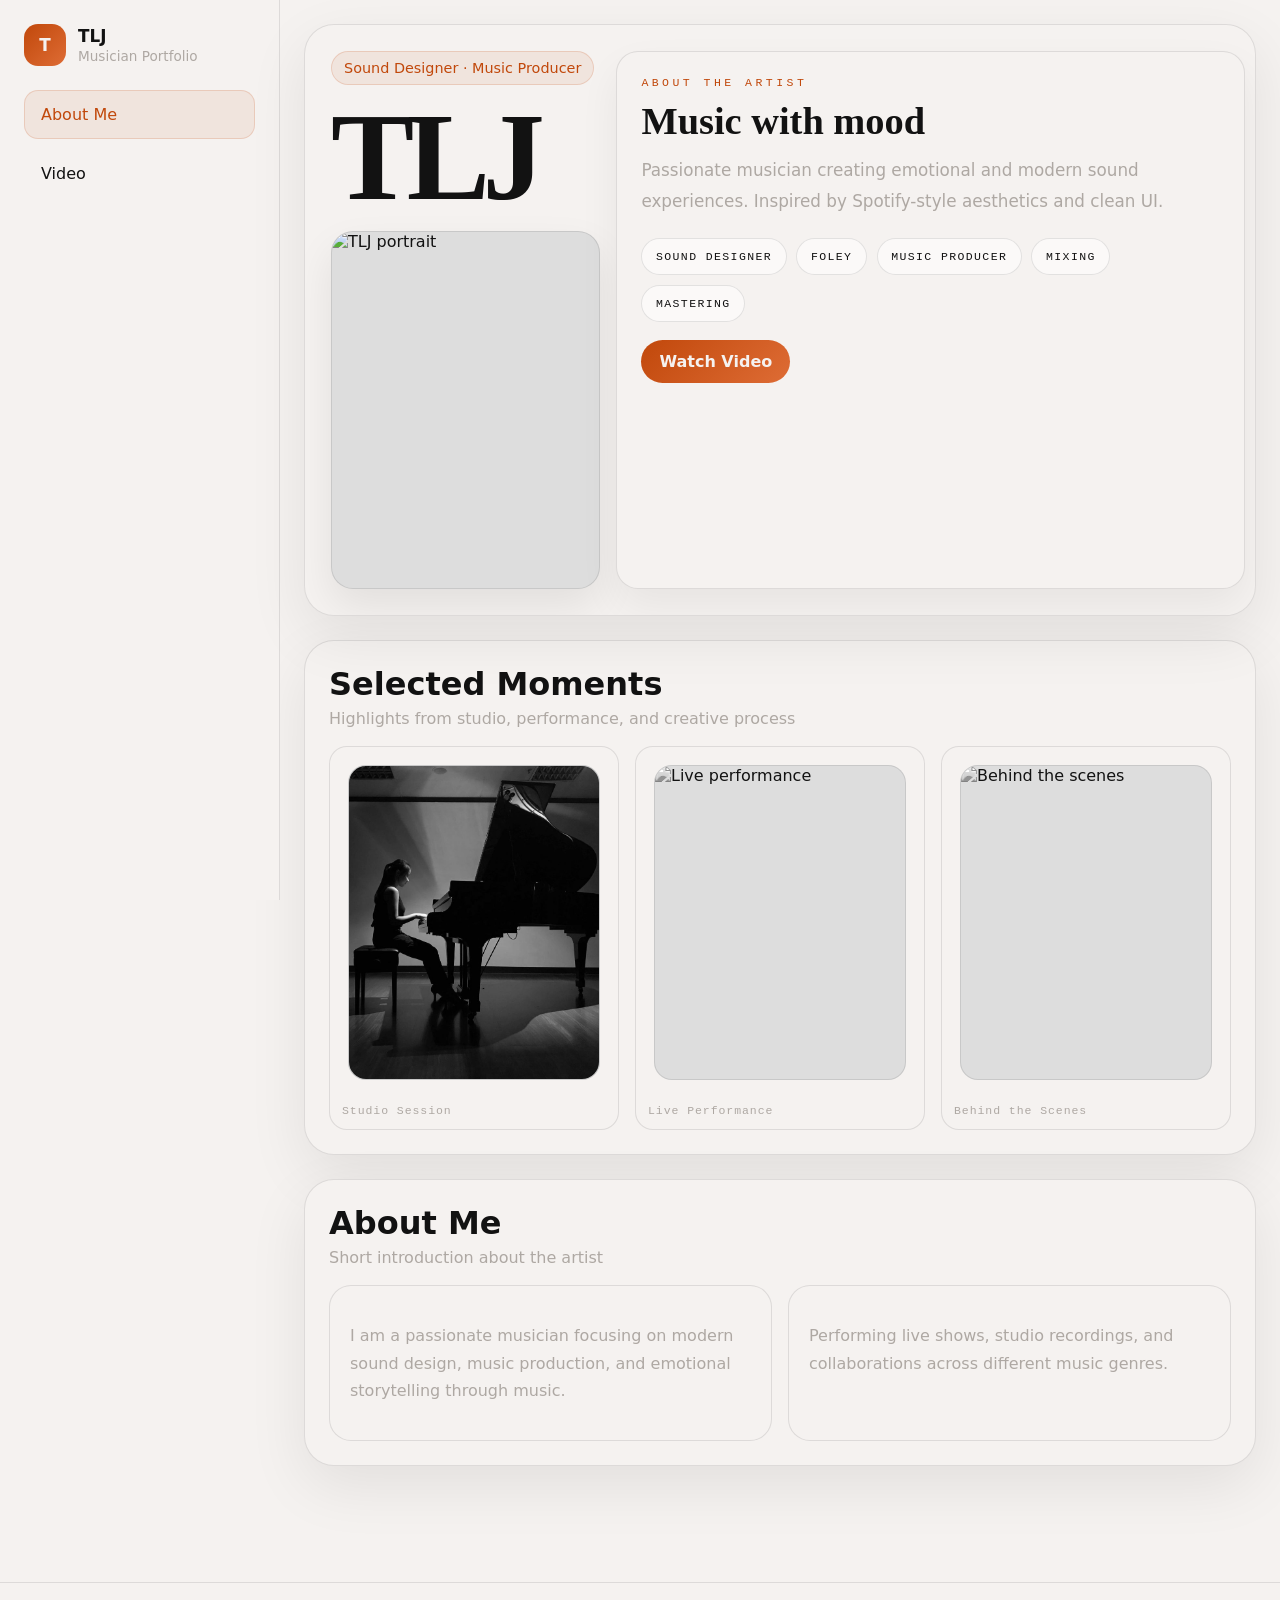
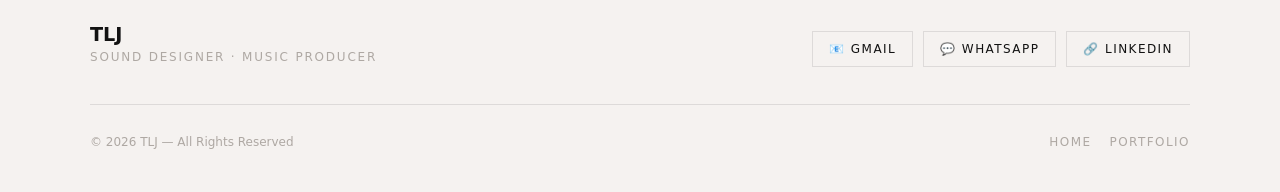
==== commit b04a85bd: "v1.2" ====
--- a/index.html
+++ b/index.html
@@ -12,6 +12,7 @@
 <body data-page="about">
 
 <div class="layout">
+
   <!-- Sidebar -->
   <div id="sidebar-slot"></div>
 
@@ -24,47 +25,78 @@
       <strong>Home</strong>
     </div>
 
-    <!-- HERO -->
-  <section class="hero">
-    <div class="hero-grid hero-home">
+      <!-- HERO -->
+    <section class="hero">
+      <div class="hero-grid hero-home">
+        <div class="hero-left">
+          <div class="eyebrow">Sound Designer · Music Producer</div>
+          <h1>TLJ</h1>
+          <div class="hero-portrait">
+            <img src="image/WWA-060.jpg" alt="TLJ portrait">
+          </div>
+        </div>
+        <div class="hero-right">
+          <div class="hero-bio">
+            <div class="hero-bio__kicker">About the artist</div>
 
-      <div class="hero-left">
-        <div class="eyebrow">Sound Designer · Music Producer</div>
+            <h2>Music with mood</h2>
 
-        <h1>TLJ</h1>
+            <p class="hero-bio__text">
+              Passionate musician creating emotional and modern sound experiences.
+              Inspired by Spotify-style aesthetics and clean UI.
+            </p>
 
-        <div class="hero-portrait">
-          <img src="image/anya(2).jpg" alt="TLJ portrait">
+            <div class="skills">
+              <span>Sound Designer</span>
+              <span>Foley</span>
+              <span>Music Producer</span>
+              <span>Mixing</span>
+              <span>Mastering</span>
+            </div>
+
+            <div class="hero-actions">
+              <!-- <a href="portfolio.html" class="btn btn-primary">View Portfolio</a> -->
+              <a href="video.html" class="btn btn-primary">Watch Video</a>
+            </div>
+          </div>
+        </div>
+
+      </div>
+    </section>
+
+    <!-- SELECTED MOMENTS -->
+    <section class="section">
+      <div class="section-head">
+        <div>
+          <h2>Selected Moments</h2>
+          <p>Highlights from studio, performance, and creative process</p>
         </div>
       </div>
 
-      <div class="hero-right">
-        <div class="hero-bio">
-          <div class="hero-bio__kicker">About the artist</div>
-          <h2>Music with mood</h2>
+      <div class="gallery">
+        <div class="gallery-item">
+          <div class="gallery-image-wrap">
+            <img src="image/piano-me.jpeg" alt="Studio session">
+          </div>
+          <p class="gallery-caption">Studio Session</p>
+        </div>
 
-          <p class="hero-bio__text">
-            Passionate musician creating emotional and modern sound experiences.
-            Inspired by Spotify-style aesthetics and clean UI.
-          </p>
+        <div class="gallery-item">
+          <div class="gallery-image-wrap">
+            <img src="image/WWA-060.jpg" alt="Live performance">
+          </div>
+          <p class="gallery-caption">Live Performance</p>
+        </div>
 
-          <div class="skills">
-            <span>Sound Designer</span>
-            <span>Foley</span>
-            <span>Music Producer</span>
-            <span>Mixing</span>
-            <span>Mastering</span>
+        <div class="gallery-item">
+          <div class="gallery-image-wrap">
+            <img src="image/WWA-062.jpg" alt="Behind the scenes">
           </div>
+          <p class="gallery-caption">Behind the Scenes</p>
+        </div>
 
-          <div class="hero-actions">
-            <a href="portfolio.html" class="btn btn-primary">View Portfolio</a>
-            <a href="video.html" class="btn btn-ghost">Watch Video</a>
-          </div>
-        </div>
       </div>
-
-    </div>
-  </section>
+    </section>
 
     <!-- ABOUT SECTION -->
     <section class="section">
--- a/css/style.css
+++ b/css/style.css
@@ -11,6 +11,7 @@
   --radius: 24px;
   --radius-sm: 16px;
   --sidebar-width: 280px;
+  --hero-gap: 10px;
   --footer-height: 92px;
 
   --background: #F5F2F0;
@@ -321,7 +322,7 @@
 }
 
 .section-head h2 {
-  margin: 0;
+  margin: 0 0 6px;
   font-size: clamp(1.4rem, 2.8vw, 2rem);
   color: var(--foreground);
 }
@@ -604,4 +605,115 @@
   .card img {
     height: 190px;
   }
+}
+
+/* ================= FOOTER ================= */
+
+.footer {
+  border-top: 1px solid var(--border);
+  padding: 40px 24px 30px;
+  background: var(--background);
+}
+
+.footer-container {
+  max-width: 1100px;
+  margin: 0 auto;
+}
+
+/* TOP */
+.footer-top {
+  display: flex;
+  justify-content: space-between;
+  align-items: center;
+  gap: 24px;
+  flex-wrap: wrap;
+  margin-bottom: 28px;
+}
+
+/* Brand */
+.footer-name {
+  font-size: 1.2rem;
+  font-weight: 700;
+}
+
+.footer-role {
+  margin-top: 4px;
+  font-size: 0.75rem;
+  letter-spacing: 0.15em;
+  text-transform: uppercase;
+  color: var(--muted);
+}
+
+/* Buttons */
+.footer-actions {
+  display: flex;
+  flex-wrap: wrap;
+  gap: 10px;
+}
+
+.footer-btn {
+  display: inline-flex;
+  align-items: center;
+  gap: 6px;
+  padding: 10px 16px;
+  border: 1px solid var(--border);
+  font-size: 0.75rem;
+  letter-spacing: 0.12em;
+  text-transform: uppercase;
+  color: var(--foreground);
+  background: transparent;
+  transition: all 0.2s ease;
+}
+
+.footer-btn:hover {
+  background: var(--foreground);
+  color: var(--background);
+}
+
+/* Special hover colors */
+.footer-btn--whatsapp:hover {
+  background: #25D366;
+  color: #fff;
+  border-color: #25D366;
+}
+
+.footer-btn--linkedin:hover {
+  background: #0A66C2;
+  color: #fff;
+  border-color: #0A66C2;
+}
+
+/* BOTTOM */
+.footer-bottom {
+  border-top: 1px solid var(--border);
+  padding-top: 18px;
+
+  display: flex;
+  justify-content: space-between;
+  align-items: center;
+  gap: 12px;
+  flex-wrap: wrap;
+}
+
+.footer-copy {
+  font-size: 0.75rem;
+  color: var(--muted);
+}
+
+/* Nav */
+.footer-nav {
+  display: flex;
+  gap: 18px;
+}
+
+.footer-nav a {
+  font-size: 0.75rem;
+  text-transform: uppercase;
+  letter-spacing: 0.12em;
+  color: var(--muted);
+  transition: color 0.2s ease;
+}
+
+.footer-nav a:hover {
+  color: var(--foreground);
 }
--- a/css/index.css
+++ b/css/index.css
@@ -1,8 +1,8 @@
 .hero-home {
   display: grid;
-  grid-template-columns: 0.95fr 1.05fr;
-  gap: 28px;
-  align-items: start;
+  grid-template-columns: 30% 70%;
+  gap: 16px;
+  align-items: stretch;
 }
 
 .hero-left {
@@ -56,10 +56,12 @@
 .hero-right {
   display: flex;
   align-items: flex-start;
+  height: 100%;
 }
 
 .hero-bio {
   width: 100%;
+  height: 100%;
   background: var(--card);
   border: 1px solid var(--border);
   border-radius: 22px;
@@ -132,22 +134,46 @@
 
 .gallery {
   display: grid;
-  grid-template-columns: repeat(3, minmax(0, 1fr));
-  gap: 1rem;
+  grid-template-columns: repeat(3, 1fr);
+  gap: 16px;
 }
 
 .gallery-item {
   display: flex;
   flex-direction: column;
-  gap: 0.85rem;
+  gap: 18px;
+  background: var(--card);
+  border: 1px solid var(--border);
+  border-radius: 18px;
+  padding: 12px;
 }
 
 .gallery-image-wrap {
   overflow: hidden;
+  border-radius: 18px;
+  border: 1px solid var(--border);
+  background: #ddd;
   aspect-ratio: 4 / 5;
-  background: #ddd;
-  border-radius: 18px;
-  border: 1px solid var(--border);
+  margin: 6px;
+}
+
+.gallery-image-wrap img {
+  width: 100%;
+  height: 100%;
+  object-fit: cover;
+  transition: transform 0.4s ease;
+  filter: grayscale(100%);
+}
+
+/* hover effect */
+.gallery-item:hover img {
+  transform: scale(1.05);
+  filter: grayscale(0%);
+}
+
+.gallery-caption {
+  font-size: 0.85rem;
+  color: var(--secondary-foreground);
 }
 
 .gallery-image {
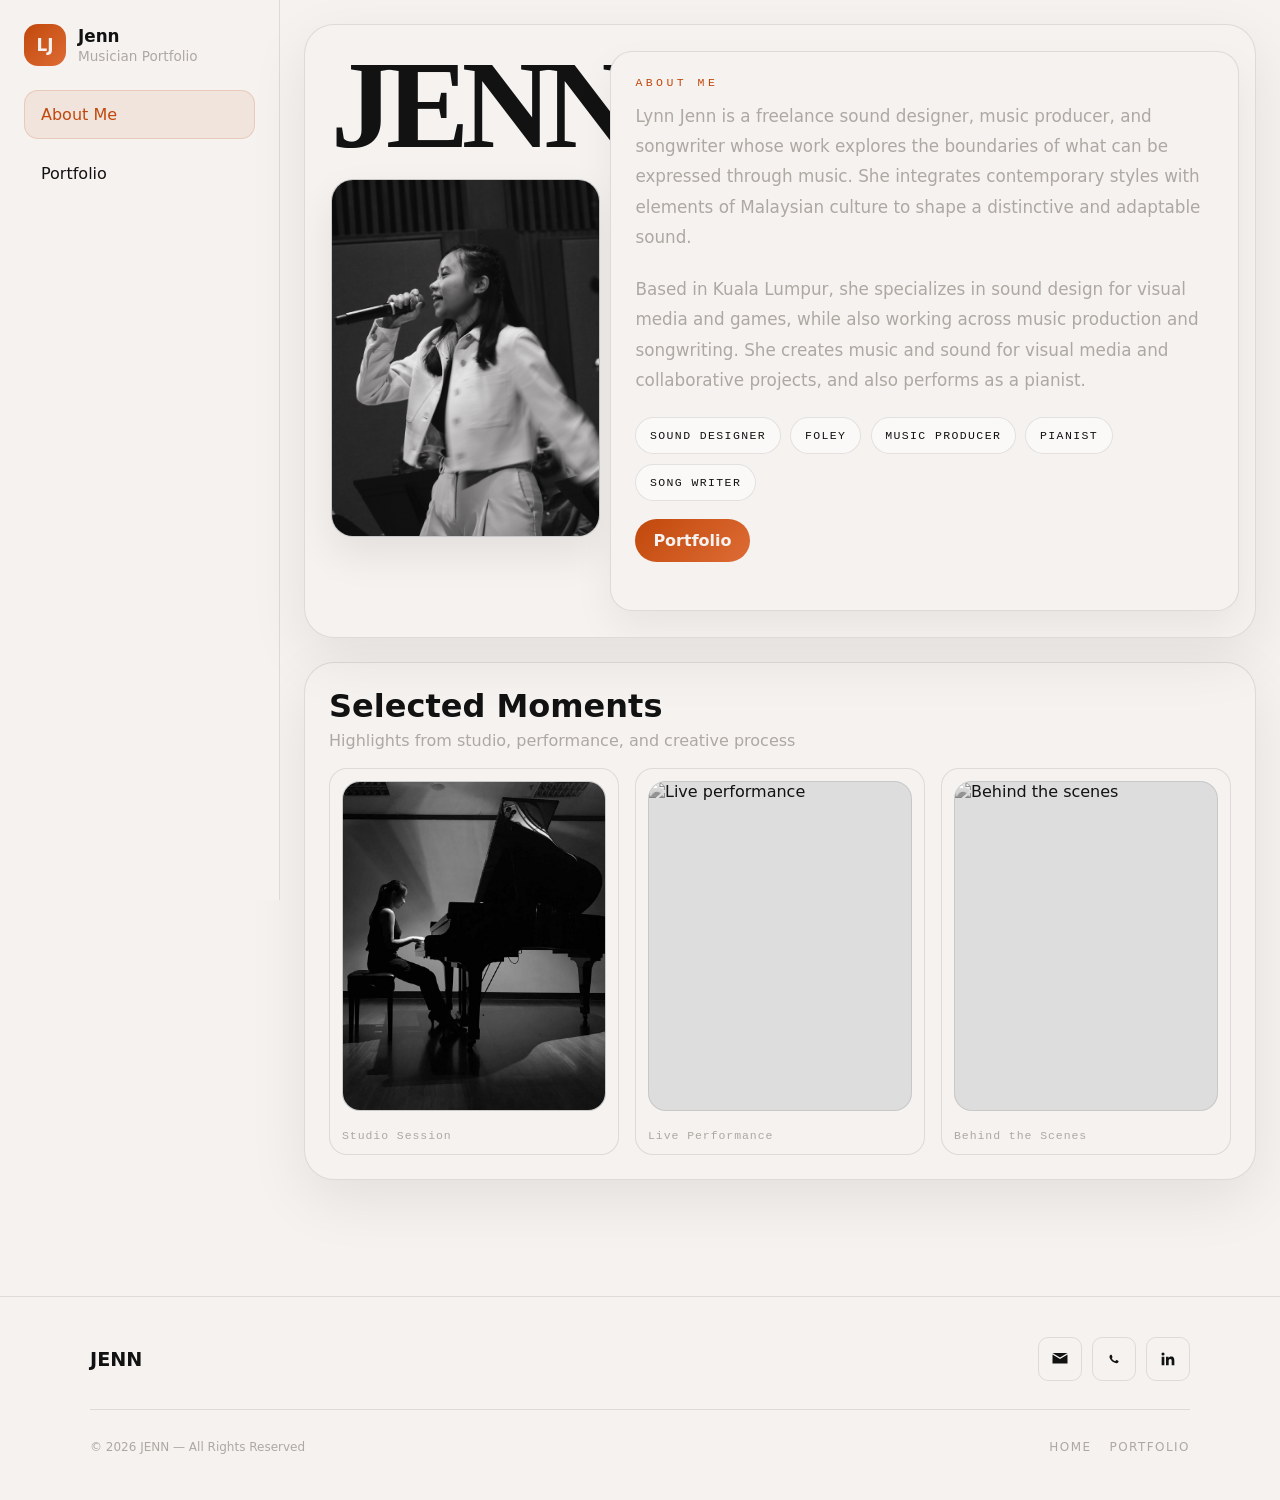
==== commit 66551ae3: "v1.2" ====
--- a/index.html
+++ b/index.html
@@ -7,6 +7,8 @@
 
   <!-- CSS -->
   <link rel="stylesheet" href="css/style.css">
+  <link rel="stylesheet" href="css/sidebar.css">
+  <link rel="stylesheet" href="css/footer.css">
   <link rel="stylesheet" href="css/index.css">
 </head>
 <body data-page="about">
@@ -29,34 +31,37 @@
     <section class="hero">
       <div class="hero-grid hero-home">
         <div class="hero-left">
-          <div class="eyebrow">Sound Designer · Music Producer</div>
-          <h1>TLJ</h1>
+          <!-- <div class="eyebrow">Sound Designer · Music Producer</div> -->
+          <h1>JENN</h1>
           <div class="hero-portrait">
-            <img src="image/WWA-060.jpg" alt="TLJ portrait">
+            <img src="image/lj.jpg" alt="JENN portrait">
           </div>
         </div>
         <div class="hero-right">
           <div class="hero-bio">
-            <div class="hero-bio__kicker">About the artist</div>
+            <div class="hero-bio__kicker">About ME</div>
 
-            <h2>Music with mood</h2>
+            <!-- <h2>Music with mood</h2> -->
 
             <p class="hero-bio__text">
-              Passionate musician creating emotional and modern sound experiences.
-              Inspired by Spotify-style aesthetics and clean UI.
+              Lynn Jenn is a freelance sound designer, music producer, and songwriter whose work explores the boundaries of what can be expressed through music. She integrates contemporary styles with elements of Malaysian culture to shape a distinctive and adaptable sound.
+            </p>
+
+            <p class="hero-bio__text">
+              Based in Kuala Lumpur, she specializes in sound design for visual media and games, while also working across music production and songwriting. She creates music and sound for visual media and collaborative projects, and also performs as a pianist.
             </p>
 
             <div class="skills">
               <span>Sound Designer</span>
               <span>Foley</span>
               <span>Music Producer</span>
-              <span>Mixing</span>
-              <span>Mastering</span>
+              <span>Pianist</span>
+              <span>Song Writer</span>
             </div>
 
             <div class="hero-actions">
               <!-- <a href="portfolio.html" class="btn btn-primary">View Portfolio</a> -->
-              <a href="video.html" class="btn btn-primary">Watch Video</a>
+              <a href="video.html" class="btn btn-primary">Portfolio</a>
             </div>
           </div>
         </div>
@@ -99,7 +104,7 @@
     </section>
 
     <!-- ABOUT SECTION -->
-    <section class="section">
+    <!-- <section class="section">
       <div class="section-head">
         <div>
           <h2>About Me</h2>
@@ -122,7 +127,7 @@
           </p>
         </div>
       </div>
-    </section>
+    </section> -->
 
   </main>
 </div>
--- a/css/style.css
+++ b/css/style.css
@@ -11,7 +11,6 @@
   --radius: 24px;
   --radius-sm: 16px;
   --sidebar-width: 280px;
-  --hero-gap: 10px;
   --footer-height: 92px;
 
   --background: #F5F2F0;
@@ -67,122 +66,117 @@
   align-items: start;
 }
 
-#sidebar-slot {
-  width: var(--sidebar-width);
-}
-
-.sidebar {
-  position: sticky;
-  top: 0;
-  width: var(--sidebar-width);
-  height: 100vh;
-  background: var(--card);
-  border-right: 1px solid var(--border);
+.content {
+  min-width: 0;
   padding: 24px;
-  display: flex;
-  flex-direction: column;
-  gap: 24px;
-}
-
-.brand {
-  display: flex;
+  padding-bottom: calc(var(--footer-height) + 24px);
+}
+
+.topbar {
+  display: none;
   align-items: center;
-  gap: 12px;
-  font-weight: 800;
-  font-size: 1.05rem;
-  color: var(--foreground);
-}
-
-.brand-badge {
-  width: 42px;
-  height: 42px;
+  justify-content: space-between;
+  gap: 16px;
+  margin-bottom: 18px;
+}
+
+.menu-btn {
+  width: 48px;
+  height: 48px;
   border-radius: 14px;
-  background: linear-gradient(135deg, var(--primary), #de6c35);
+  border: 1px solid var(--border);
+  background: #ffffff;
+  color: var(--foreground);
   display: grid;
   place-items: center;
-  color: var(--primary-foreground);
-  font-weight: 900;
-}
-
-.brand-sub {
-  font-size: 0.85rem;
-  color: var(--muted);
-  font-weight: 500;
-  margin-top: 2px;
-}
-
-.nav {
+  cursor: pointer;
+}
+
+.hero,
+.section {
+  background: var(--card);
+  border: 1px solid var(--border);
+  border-radius: calc(var(--radius) + 6px);
+  box-shadow: var(--shadow);
+}
+
+.hero {
+  padding: 26px;
+  overflow: hidden;
+  position: relative;
+}
+
+.hero-grid {
   display: grid;
-  gap: 10px;
-}
-
-.nav a {
-  padding: 14px 16px;
-  border-radius: 14px;
-  color: var(--secondary-foreground);
-  border: 1px solid transparent;
-  transition: 0.2s ease;
-}
-
-.nav a:hover,
-.nav a.active {
-  color: var(--primary);
-  background: rgba(193, 72, 11, 0.08);
-  border-color: rgba(193, 72, 11, 0.16);
-}
-
-.spotify-footer {
-  position: fixed;
-  bottom: 0;
-  left: var(--sidebar-width);
-  width: calc(100% - var(--sidebar-width));
-  height: var(--footer-height);
-  background: linear-gradient(90deg, #af2896 0%, #509bf5 100%);
-  display: flex;
+  gap: 24px;
   align-items: center;
-  justify-content: space-between;
-  gap: 20px;
-  padding: 14px 24px;
-  z-index: 50;
-  box-sizing: border-box;
-}
-
-.spotify-footer__left {
-  min-width: 0;
-}
-
-.spotify-footer__title {
-  font-size: 0.9rem;
-  font-weight: 700;
-  margin-bottom: 6px;
-  letter-spacing: 0.02em;
-  color: #fff;
-}
-
-.spotify-footer__text {
-  font-size: 0.95rem;
-  line-height: 1.4;
-  opacity: 0.95;
-  max-width: 900px;
-  color: #fff;
-}
-
-.spotify-footer__btn {
+}
+
+.eyebrow {
   display: inline-flex;
   align-items: center;
-  justify-content: center;
-  background: #ffffff;
-  color: #000;
-  text-decoration: none;
-  font-weight: 700;
+  gap: 8px;
+  padding: 8px 12px;
   border-radius: 999px;
-  padding: 12px 24px;
-  white-space: nowrap;
-  transition: transform 0.2s ease;
-}
-
-.spotify-footer__btn:hover {
-  transform: scale(1.02);
+  background: rgba(193, 72, 11, 0.08);
+  color: var(--primary);
+  border: 1px solid rgba(193, 72, 11, 0.16);
+  font-size: 0.9rem;
+  margin-bottom: 16px;
+}
+
+.hero h1 {
+  font-size: clamp(2.2rem, 5vw, 4.6rem);
+  line-height: 0.95;
+  margin: 0 0 16px;
+  letter-spacing: -0.05em;
+  color: var(--foreground);
+}
+
+.hero p {
+  margin: 0 0 22px;
+  color: var(--muted);
+  font-size: 1.05rem;
+  line-height: 1.8;
+  max-width: 58ch;
+}
+
+.hero-actions {
+  display: flex;
+  flex-wrap: wrap;
+  gap: 12px;
+  margin-bottom: 24px;
+}
+
+.section {
+  margin-top: 24px;
+  background: var(--card);
+  border: 1px solid var(--border);
+  border-radius: calc(var(--radius) + 6px);
+  box-shadow: var(--shadow);
+  padding: 24px;
+}
+
+.section-head {
+  display: flex;
+  align-items: end;
+  justify-content: space-between;
+  gap: 12px;
+  margin-bottom: 18px;
+  flex-wrap: wrap;
+  text-align: left;
+}
+
+.section-head h2 {
+  margin: 0 0 6px;
+  font-size: clamp(1.4rem, 2.8vw, 2rem);
+  color: var(--foreground);
+}
+
+.section-head p {
+  margin: 0;
+  color: var(--muted);
+  max-width: 60ch;
 }
 
 .btn {
@@ -219,172 +213,6 @@
   color: var(--primary);
 }
 
-.content {
-  min-width: 0;
-  padding: 24px;
-  padding-bottom: calc(var(--footer-height) + 24px);
-}
-
-.topbar {
-  display: none;
-  align-items: center;
-  justify-content: space-between;
-  gap: 16px;
-  margin-bottom: 18px;
-}
-
-.menu-btn {
-  width: 48px;
-  height: 48px;
-  border-radius: 14px;
-  border: 1px solid var(--border);
-  background: #ffffff;
-  color: var(--foreground);
-  display: grid;
-  place-items: center;
-  cursor: pointer;
-}
-
-.hero,
-.section {
-  background: var(--card);
-  border: 1px solid var(--border);
-  border-radius: calc(var(--radius) + 6px);
-  box-shadow: var(--shadow);
-}
-
-.hero {
-  padding: 26px;
-  overflow: hidden;
-  position: relative;
-}
-
-.hero-grid {
-  display: grid;
-  grid-template-columns: 1.1fr 0.9fr;
-  gap: 24px;
-  align-items: center;
-}
-
-.eyebrow {
-  display: inline-flex;
-  align-items: center;
-  gap: 8px;
-  padding: 8px 12px;
-  border-radius: 999px;
-  background: rgba(193, 72, 11, 0.08);
-  color: var(--primary);
-  border: 1px solid rgba(193, 72, 11, 0.16);
-  font-size: 0.9rem;
-  margin-bottom: 16px;
-}
-
-.hero h1 {
-  font-size: clamp(2.2rem, 5vw, 4.6rem);
-  line-height: 0.95;
-  margin: 0 0 16px;
-  letter-spacing: -0.05em;
-  color: var(--foreground);
-}
-
-.hero p {
-  margin: 0 0 22px;
-  color: var(--muted);
-  font-size: 1.05rem;
-  line-height: 1.8;
-  max-width: 58ch;
-}
-
-.hero-actions {
-  display: flex;
-  flex-wrap: wrap;
-  gap: 12px;
-  margin-bottom: 24px;
-}
-
-.section {
-  margin-top: 24px;
-  background: var(--card);
-  border: 1px solid var(--border);
-  border-radius: calc(var(--radius) + 6px);
-  box-shadow: var(--shadow);
-  padding: 24px;
-}
-
-.section-head {
-  display: flex;
-  align-items: end;
-  justify-content: space-between;
-  gap: 12px;
-  margin-bottom: 18px;
-  flex-wrap: wrap;
-  text-align: left;
-}
-
-.section-head h2 {
-  margin: 0 0 6px;
-  font-size: clamp(1.4rem, 2.8vw, 2rem);
-  color: var(--foreground);
-}
-
-.section-head p {
-  margin: 0;
-  color: var(--muted);
-  max-width: 60ch;
-}
-
-.video-wrap {
-  max-width: 760px;
-  margin: 0 auto;
-}
-
-.video-frame {
-  position: relative;
-  width: 100%;
-  padding-top: 56.25%;
-  border-radius: 20px;
-  overflow: hidden;
-  border: 1px solid var(--border);
-  background: #f5f2f0;
-  box-shadow: 0 20px 50px rgba(18, 18, 18, 0.08);
-}
-
-.video-frame iframe {
-  position: absolute;
-  inset: 0;
-  width: 100%;
-  height: 100%;
-  border: 0;
-}
-
-.video-description {
-  margin-top: 16px;
-  text-align: left;
-  background: var(--card);
-  border: 1px solid var(--border);
-  border-radius: 18px;
-  padding: 18px 20px;
-  color: var(--foreground);
-}
-
-.video-description h3 {
-  margin: 0 0 8px;
-  font-size: 1.1rem;
-  color: var(--foreground);
-}
-
-.video-description p {
-  margin: 0;
-  color: var(--muted);
-  line-height: 1.7;
-}
-
-.cards {
-  display: grid;
-  grid-template-columns: repeat(3, minmax(0, 1fr));
-  gap: 16px;
-}
-
 .card {
   background: var(--card);
   border: 1px solid var(--border);
@@ -541,24 +369,6 @@
     grid-template-columns: 1fr;
   }
 
-  .sidebar {
-    position: fixed;
-    left: 0;
-    top: 0;
-    z-index: 20;
-    width: 290px;
-    transform: translateX(-110%);
-    transition: transform 0.25s ease;
-  }
-
-  .sidebar.open {
-    transform: translateX(0);
-  }
-
-  .mobile-overlay.show {
-    display: block;
-  }
-
   .topbar {
     display: flex;
   }
@@ -573,16 +383,6 @@
     padding: 18px;
     padding-bottom: calc(var(--footer-height) + 24px);
   }
-
-  .spotify-footer {
-    left: 0;
-    width: 100%;
-    height: auto;
-    min-height: var(--footer-height);
-    flex-direction: column;
-    align-items: flex-start;
-    justify-content: center;
-  }
 }
 
 @media (max-width: 720px) {
@@ -605,115 +405,4 @@
   .card img {
     height: 190px;
   }
-}
-
-/* ================= FOOTER ================= */
-
-.footer {
-  border-top: 1px solid var(--border);
-  padding: 40px 24px 30px;
-  background: var(--background);
-}
-
-.footer-container {
-  max-width: 1100px;
-  margin: 0 auto;
-}
-
-/* TOP */
-.footer-top {
-  display: flex;
-  justify-content: space-between;
-  align-items: center;
-  gap: 24px;
-  flex-wrap: wrap;
-  margin-bottom: 28px;
-}
-
-/* Brand */
-.footer-name {
-  font-size: 1.2rem;
-  font-weight: 700;
-}
-
-.footer-role {
-  margin-top: 4px;
-  font-size: 0.75rem;
-  letter-spacing: 0.15em;
-  text-transform: uppercase;
-  color: var(--muted);
-}
-
-/* Buttons */
-.footer-actions {
-  display: flex;
-  flex-wrap: wrap;
-  gap: 10px;
-}
-
-.footer-btn {
-  display: inline-flex;
-  align-items: center;
-  gap: 6px;
-  padding: 10px 16px;
-  border: 1px solid var(--border);
-  font-size: 0.75rem;
-  letter-spacing: 0.12em;
-  text-transform: uppercase;
-  color: var(--foreground);
-  background: transparent;
-  transition: all 0.2s ease;
-}
-
-.footer-btn:hover {
-  background: var(--foreground);
-  color: var(--background);
-}
-
-/* Special hover colors */
-.footer-btn--whatsapp:hover {
-  background: #25D366;
-  color: #fff;
-  border-color: #25D366;
-}
-
-.footer-btn--linkedin:hover {
-  background: #0A66C2;
-  color: #fff;
-  border-color: #0A66C2;
-}
-
-/* BOTTOM */
-.footer-bottom {
-  border-top: 1px solid var(--border);
-  padding-top: 18px;
-
-  display: flex;
-  justify-content: space-between;
-  align-items: center;
-  gap: 12px;
-  flex-wrap: wrap;
-}
-
-.footer-copy {
-  font-size: 0.75rem;
-  color: var(--muted);
-}
-
-/* Nav */
-.footer-nav {
-  display: flex;
-  gap: 18px;
-}
-
-.footer-nav a {
-  font-size: 0.75rem;
-  text-transform: uppercase;
-  letter-spacing: 0.12em;
-  color: var(--muted);
-  transition: color 0.2s ease;
-}
-
-.footer-nav a:hover {
-  color: var(--foreground);
 }
--- a/css/sidebar.css
+++ b/css/sidebar.css
@@ -0,0 +1,83 @@
+#sidebar-slot {
+  width: var(--sidebar-width);
+}
+
+.sidebar {
+  position: sticky;
+  top: 0;
+  width: var(--sidebar-width);
+  height: 100vh;
+  background: var(--card);
+  border-right: 1px solid var(--border);
+  padding: 24px;
+  display: flex;
+  flex-direction: column;
+  gap: 24px;
+}
+
+.brand {
+  display: flex;
+  align-items: center;
+  gap: 12px;
+  font-weight: 800;
+  font-size: 1.05rem;
+  color: var(--foreground);
+}
+
+.brand-badge {
+  width: 42px;
+  height: 42px;
+  border-radius: 14px;
+  background: linear-gradient(135deg, var(--primary), #de6c35);
+  display: grid;
+  place-items: center;
+  color: var(--primary-foreground);
+  font-weight: 900;
+}
+
+.brand-sub {
+  font-size: 0.85rem;
+  color: var(--muted);
+  font-weight: 500;
+  margin-top: 2px;
+}
+
+.nav {
+  display: grid;
+  gap: 10px;
+}
+
+.nav a {
+  padding: 14px 16px;
+  border-radius: 14px;
+  color: var(--secondary-foreground);
+  border: 1px solid transparent;
+  transition: 0.2s ease;
+}
+
+.nav a:hover,
+.nav a.active {
+  color: var(--primary);
+  background: rgba(193, 72, 11, 0.08);
+  border-color: rgba(193, 72, 11, 0.16);
+}
+
+@media (max-width: 1060px) {
+  .sidebar {
+    position: fixed;
+    left: 0;
+    top: 0;
+    z-index: 20;
+    width: 290px;
+    transform: translateX(-110%);
+    transition: transform 0.25s ease;
+  }
+
+  .sidebar.open {
+    transform: translateX(0);
+  }
+
+  .mobile-overlay.show {
+    display: block;
+  }
+}
--- a/css/footer.css
+++ b/css/footer.css
@@ -0,0 +1,166 @@
+.spotify-footer {
+  position: fixed;
+  bottom: 0;
+  left: var(--sidebar-width);
+  width: calc(100% - var(--sidebar-width));
+  height: var(--footer-height);
+  background: linear-gradient(90deg, #af2896 0%, #509bf5 100%);
+  display: flex;
+  align-items: center;
+  justify-content: space-between;
+  gap: 20px;
+  padding: 14px 24px;
+  z-index: 50;
+  box-sizing: border-box;
+}
+
+.spotify-footer__left {
+  min-width: 0;
+}
+
+.spotify-footer__title {
+  font-size: 0.9rem;
+  font-weight: 700;
+  margin-bottom: 6px;
+  letter-spacing: 0.02em;
+  color: #fff;
+}
+
+.spotify-footer__text {
+  font-size: 0.95rem;
+  line-height: 1.4;
+  opacity: 0.95;
+  max-width: 900px;
+  color: #fff;
+}
+
+.spotify-footer__btn {
+  display: inline-flex;
+  align-items: center;
+  justify-content: center;
+  background: #ffffff;
+  color: #000;
+  text-decoration: none;
+  font-weight: 700;
+  border-radius: 999px;
+  padding: 12px 24px;
+  white-space: nowrap;
+  transition: transform 0.2s ease;
+}
+
+.spotify-footer__btn:hover {
+  transform: scale(1.02);
+}
+
+.footer {
+  border-top: 1px solid var(--border);
+  padding: 40px 24px 30px;
+  background: var(--background);
+}
+
+.footer-container {
+  max-width: 1100px;
+  margin: 0 auto;
+}
+
+.footer-top {
+  display: flex;
+  justify-content: space-between;
+  align-items: center;
+  gap: 24px;
+  flex-wrap: wrap;
+  margin-bottom: 28px;
+}
+
+.footer-name {
+  font-size: 1.2rem;
+  font-weight: 700;
+}
+
+.footer-role {
+  margin-top: 4px;
+  font-size: 0.75rem;
+  letter-spacing: 0.15em;
+  text-transform: uppercase;
+  color: var(--muted);
+}
+
+.footer-actions {
+  display: flex;
+  flex-wrap: wrap;
+  gap: 10px;
+}
+
+.footer-btn {
+  width: 44px;
+  height: 44px;
+  display: inline-flex;
+  align-items: center;
+  justify-content: center;
+  border: 1px solid var(--border);
+  border-radius: 10px;
+  background: transparent;
+  color: var(--foreground);
+  transition: all 0.2s ease;
+}
+
+.footer-btn:hover {
+  background: var(--foreground);
+  color: var(--background);
+}
+
+.footer-btn--whatsapp:hover {
+  background: #25D366;
+  color: #fff;
+  border-color: #25D366;
+}
+
+.footer-btn--linkedin:hover {
+  background: #0A66C2;
+  color: #fff;
+  border-color: #0A66C2;
+}
+
+.footer-bottom {
+  border-top: 1px solid var(--border);
+  padding-top: 18px;
+  display: flex;
+  justify-content: space-between;
+  align-items: center;
+  gap: 12px;
+  flex-wrap: wrap;
+}
+
+.footer-copy {
+  font-size: 0.75rem;
+  color: var(--muted);
+}
+
+.footer-nav {
+  display: flex;
+  gap: 18px;
+}
+
+.footer-nav a {
+  font-size: 0.75rem;
+  text-transform: uppercase;
+  letter-spacing: 0.12em;
+  color: var(--muted);
+  transition: color 0.2s ease;
+}
+
+.footer-nav a:hover {
+  color: var(--foreground);
+}
+
+@media (max-width: 1060px) {
+  .spotify-footer {
+    left: 0;
+    width: 100%;
+    height: auto;
+    min-height: var(--footer-height);
+    flex-direction: column;
+    align-items: flex-start;
+    justify-content: center;
+  }
+}
--- a/css/index.css
+++ b/css/index.css
@@ -1,7 +1,7 @@
 .hero-home {
   display: grid;
   grid-template-columns: 30% 70%;
-  gap: 16px;
+  gap: 10px;
   align-items: stretch;
 }
 
@@ -10,20 +10,6 @@
   flex-direction: column;
   align-items: flex-start;
   gap: 18px;
-}
-
-.hero-left .eyebrow {
-  align-self: flex-start;
-  display: inline-flex;
-  align-items: center;
-  gap: 8px;
-  padding: 8px 12px;
-  border-radius: 999px;
-  background: rgba(193, 72, 11, 0.08);
-  color: var(--primary);
-  border: 1px solid rgba(193, 72, 11, 0.16);
-  font-size: 0.9rem;
-  margin-bottom: 0;
 }
 
 .hero-left h1 {
@@ -78,14 +64,6 @@
   margin-bottom: 12px;
 }
 
-.hero-bio h2 {
-  margin: 0 0 14px;
-  font-family: var(--font-display);
-  font-size: clamp(1.7rem, 3vw, 2.5rem);
-  line-height: 1.05;
-  color: var(--foreground);
-}
-
 .hero-bio__text {
   margin: 0 0 18px;
   color: var(--secondary-foreground);
@@ -112,24 +90,8 @@
   border-radius: 999px;
 }
 
-.hero-actions {
-  display: flex;
-  flex-wrap: wrap;
-  gap: 12px;
-  margin-bottom: 0;
-}
-
 .gallery-section {
   padding: 3rem 0 5rem;
-}
-
-.section-label {
-  margin-bottom: 1.2rem;
-  font-family: var(--font-mono);
-  font-size: 0.72rem;
-  letter-spacing: 0.3em;
-  text-transform: uppercase;
-  color: var(--muted);
 }
 
 .gallery {
@@ -154,39 +116,19 @@
   border: 1px solid var(--border);
   background: #ddd;
   aspect-ratio: 4 / 5;
-  margin: 6px;
 }
 
 .gallery-image-wrap img {
   width: 100%;
   height: 100%;
   object-fit: cover;
-  transition: transform 0.4s ease;
+  transition: transform 0.4s ease, filter 0.4s ease;
   filter: grayscale(100%);
 }
 
-/* hover effect */
 .gallery-item:hover img {
   transform: scale(1.05);
   filter: grayscale(0%);
-}
-
-.gallery-caption {
-  font-size: 0.85rem;
-  color: var(--secondary-foreground);
-}
-
-.gallery-image {
-  width: 100%;
-  height: 100%;
-  object-fit: cover;
-  filter: grayscale(100%);
-  transition: transform 0.5s ease, filter 0.5s ease;
-}
-
-.gallery-item:hover .gallery-image {
-  filter: grayscale(0%);
-  transform: scale(1.05);
 }
 
 .gallery-caption {
